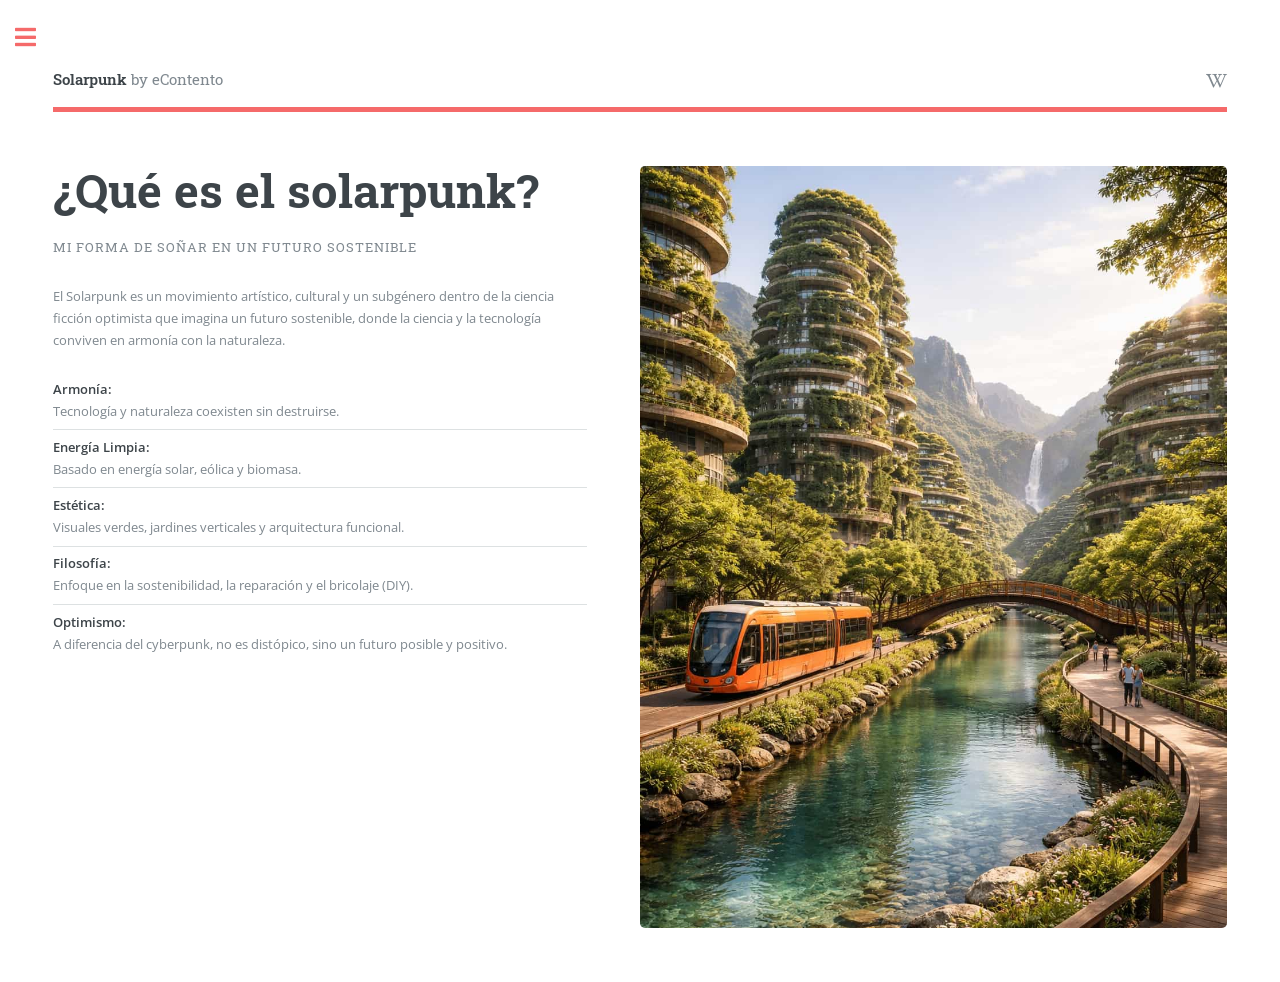
==== index.html @ dbaf1926 "chore: changed main image" ====
<!DOCTYPE HTML>
<!--
	Editorial by HTML5 UP
	html5up.net | @ajlkn
	Free for personal and commercial use under the CCA 3.0 license (html5up.net/license)
-->
<html lang="es">
<head>
	<!-- Google tag (gtag.js) -->
	<script async src="https://www.googletagmanager.com/gtag/js?id=G-50FQD5PP7J"></script>
	<script>
		window.dataLayer = window.dataLayer || [];
		function gtag(){dataLayer.push(arguments);}
		gtag('js', new Date());

		gtag('config', 'G-50FQD5PP7J');
	</script>
	<title>¿Qué es el solarpunk?</title>
	<meta charset="utf-8" />
	<meta name="viewport" content="width=device-width, initial-scale=1, user-scalable=no" />
	<link rel="stylesheet" href="assets/css/main.css" />
</head>
<body class="is-preload">

	<!-- Wrapper -->
	<div id="wrapper">

		<!-- Main -->
		<div id="main">
			<div class="inner">

				<!-- Header -->
				<header id="header" role="presentation">
					<a href="index.html" class="logo"><strong>Solarpunk</strong> by eContento</a>
					<ul class="icons">
						<li><a href="https://es.wikipedia.org/wiki/Solarpunk" title="Solarpunk en Wikipedia" class="icon brands fa-wikipedia-w" target="_blank" rel="noopener noreferrer" aria-label="Wikipedia:solarpunk (se abre en nueva pestaña)"><span class="label">Wikipedia</span></a></li>
					</ul>
				</header>

				<!-- Banner -->
				<section id="banner" role="main">
					<div class="content">
						<header>
							<h1>¿Qué es el solarpunk?</h1>
							<p>Mi forma de soñar en un futuro sostenible</p>
						</header>
						<p>El Solarpunk es un movimiento artístico, cultural y un subgénero dentro de la ciencia ficción optimista que imagina un futuro sostenible, donde la ciencia y la tecnología conviven en armonía con la naturaleza.</p>
						<ul class="alt">
							<li><b>Armonía:</b><br />Tecnología y naturaleza coexisten sin destruirse.</li>
							<li><b>Energía Limpia:</b><br />Basado en energía solar, eólica y biomasa.</li>
							<li><b>Estética:</b><br />Visuales verdes, jardines verticales y arquitectura funcional.</li>
							<li><b>Filosofía:</b><br />Enfoque en la sostenibilidad, la reparación y el bricolaje (DIY).</li>
							<li><b>Optimismo:</b><br />A diferencia del cyberpunk, no es distópico, sino un futuro posible y positivo.</li>
						</ul>
						<!--
						<ul class="actions">
							<li><a href="#" class="button big">Learn More</a></li>
						</ul>
						-->
					</div>
					<span class="image object">
						<img src="images/ciudad_futurista_sostenible.jpg" alt="Ciudad futurista sostenible integrada en un entorno natural montañoso, con altos edificios residenciales cubiertos de vegetación y jardines verticales, arquitectura orgánica y moderna. Un canal de agua cristalina atraviesa el centro, con puentes peatonales de madera y senderos rodeados de árboles frondosos. Un tranvía naranja circula junto al agua, representando transporte público ecológico. La luz del sol entra suavemente entre las torres verdes, creando una atmósfera tranquila, utópica y armoniosa entre naturaleza y tecnología. Estilo artístico detallado, iluminación suave, tonos verdes y cálidos, ambiente limpio y sereno." width="509" height="661" />
					</span>
				</section>

			</div>
		</div>

		<!-- Sidebar -->
		<div id="sidebar">
			<div class="inner">

				<!-- Search -->
				<section id="search" class="alt" role="search">
					<form method="post" action="#">
						<input type="text" name="query" id="query" placeholder="Search" />
					</form>
				</section>

				<!-- Menu -->
				<nav id="menu" role="navigation">
					<header class="major">
						<h2>Menu</h2>
					</header>
					<ul>
						<li><a href="index.html">Homepage</a></li>
						<li><a href="un-manifiesto-solarpunk.html">Un manifiesto solarpunk</a></li>
						<li><a href="index.html">Armonía</a></li>
						<li><a href="index.html">Energía Limpia</a></li>
						<li><a href="index.html">Estética</a></li>
						<li><a href="index.html">Filosofía</a></li>
						<li><a href="index.html">Optimismo</a></li>
					</ul>
				</nav>

				<!-- Section -->
				<section role="banner">
					<header class="major">
						<h2>Novelas Solarpunk</h2>
					</header>
					<div class="mini-posts">
						<article>
							<a href="https://www.amazon.es/dp/B0CM24XMMG/" class="image" target="_blank" rel="noopener noreferrer" aria-label="Mutagénesis Convergente en la tienda de Amazon (se abre en nueva pestaña)"><img src="images/mutagenesis_convergente_low.jpg" alt="Cubierta de Mutagénesis convergente, que es la primera novela española solarpunk, de Juan Antonio Jiménez" width="348" height="522" /></a>
							<p>Mutagénesis convergente es la primera novela española solarpunk.</p>
						</article>
					</div>
					<!--
					<ul class="actions">
						<li><a href="#" class="button">More</a></li>
					</ul>
					-->
				</section>

				<!-- Footer -->
				<footer id="footer" role="contentinfo">
					<p class="copyright">&copy; eContento. All rights reserved.<br />Design: <a href="https://html5up.net" target="_blank" rel="noopener noreferrer" aria-label="Plantilla HTML5 UP (se abre en nueva pestaña)">HTML5 UP</a>.</p>
				</footer>

			</div>
		</div>

	</div>

	<!-- Scripts -->
	<script src="assets/js/jquery.min.js"></script>
	<script src="assets/js/browser.min.js"></script>
	<script src="assets/js/breakpoints.min.js"></script>
	<script src="assets/js/util.js"></script>
	<script src="assets/js/main.js"></script>

</body>
</html>
---- assets/css/main.css ----
@import url(fontawesome-all.min.css);
@import url("https://fonts.googleapis.com/css?family=Open+Sans:400,600,400italic,600italic|Roboto+Slab:400,700&display=swap");
/*
	Editorial by HTML5 UP
	html5up.net | @ajlkn
	Free for personal and commercial use under the CCA 3.0 license (html5up.net/license)
*/
html, body, div, span, applet, object,
iframe, h1, h2, h3, h4, h5, h6, p, blockquote,
pre, a, abbr, acronym, address, big, cite,
code, del, dfn, em, img, ins, kbd, q, s, samp,
small, strike, strong, sub, sup, tt, var, b,
u, i, center, dl, dt, dd, ol, ul, li, fieldset,
form, label, legend, table, caption, tbody,
tfoot, thead, tr, th, td, article, aside,
canvas, details, embed, figure, figcaption,
footer, header, hgroup, menu, nav, output, ruby,
section, summary, time, mark, audio, video {
  margin: 0;
  padding: 0;
  border: 0;
  font-size: 100%;
  font: inherit;
  vertical-align: baseline; }

article, aside, details, figcaption, figure,
footer, header, hgroup, menu, nav, section {
  display: block; }

body {
  line-height: 1; }

ol, ul {
  list-style: none; }

blockquote, q {
  quotes: none; }
  blockquote:before, blockquote:after, q:before, q:after {
    content: '';
    content: none; }

table {
  border-collapse: collapse;
  border-spacing: 0; }

body {
  -webkit-text-size-adjust: none; }

mark {
  background-color: transparent;
  color: inherit; }

input::-moz-focus-inner {
  border: 0;
  padding: 0; }

input, select, textarea {
  -moz-appearance: none;
  -webkit-appearance: none;
  -ms-appearance: none;
  appearance: none; }

/* Basic */
@-ms-viewport {
  width: device-width; }

body {
  -ms-overflow-style: scrollbar; }

@media screen and (max-width: 480px) {
  html, body {
    min-width: 320px; } }

html {
  box-sizing: border-box; }

*, *:before, *:after {
  box-sizing: inherit; }

body {
  background: #ffffff; }
  body.is-preload *, body.is-preload *:before, body.is-preload *:after, body.is-resizing *, body.is-resizing *:before, body.is-resizing *:after {
    -moz-animation: none !important;
    -webkit-animation: none !important;
    -ms-animation: none !important;
    animation: none !important;
    -moz-transition: none !important;
    -webkit-transition: none !important;
    -ms-transition: none !important;
    transition: none !important; }

/* Type */
body, input, select, textarea {
  color: #7f888f;
  font-family: "Open Sans", sans-serif;
  font-size: 13pt;
  font-weight: 400;
  line-height: 1.65; }
  @media screen and (max-width: 1680px) {
    body, input, select, textarea {
      font-size: 11pt; } }
  @media screen and (max-width: 1280px) {
    body, input, select, textarea {
      font-size: 10pt; } }
  @media screen and (max-width: 360px) {
    body, input, select, textarea {
      font-size: 9pt; } }

a {
  -moz-transition: color 0.2s ease-in-out, border-bottom-color 0.2s ease-in-out;
  -webkit-transition: color 0.2s ease-in-out, border-bottom-color 0.2s ease-in-out;
  -ms-transition: color 0.2s ease-in-out, border-bottom-color 0.2s ease-in-out;
  transition: color 0.2s ease-in-out, border-bottom-color 0.2s ease-in-out;
  border-bottom: dotted 1px;
  color: #f56a6a;
  text-decoration: none; }
  a:hover {
    border-bottom-color: #f56a6a;
    color: #f56a6a !important; }
    a:hover strong {
      color: inherit; }

strong, b {
  color: #3d4449;
  font-weight: 600; }

em, i {
  font-style: italic; }

p {
  margin: 0 0 2em 0; }

h1, h2, h3, h4, h5, h6 {
  color: #3d4449;
  font-family: "Roboto Slab", serif;
  font-weight: 700;
  line-height: 1.5;
  margin: 0 0 1em 0; }
  h1 a, h2 a, h3 a, h4 a, h5 a, h6 a {
    color: inherit;
    text-decoration: none;
    border-bottom: 0; }

h1 {
  font-size: 4em;
  margin: 0 0 0.5em 0;
  line-height: 1.3; }

h2 {
  font-size: 1.75em; }

h3 {
  font-size: 1.25em; }

h4 {
  font-size: 1.1em; }

h5 {
  font-size: 0.9em; }

h6 {
  font-size: 0.7em; }

@media screen and (max-width: 1680px) {
  h1 {
    font-size: 3.5em; } }

@media screen and (max-width: 980px) {
  h1 {
    font-size: 3.25em; } }

@media screen and (max-width: 736px) {
  h1 {
    font-size: 2em;
    line-height: 1.4; }
  h2 {
    font-size: 1.5em; } }

sub {
  font-size: 0.8em;
  position: relative;
  top: 0.5em; }

sup {
  font-size: 0.8em;
  position: relative;
  top: -0.5em; }

blockquote {
  border-left: solid 3px rgba(210, 215, 217, 0.75);
  font-style: italic;
  margin: 0 0 2em 0;
  padding: 0.5em 0 0.5em 2em; }

code {
  background: rgba(230, 235, 237, 0.25);
  border-radius: 0.375em;
  border: solid 1px rgba(210, 215, 217, 0.75);
  font-family: "Courier New", monospace;
  font-size: 0.9em;
  margin: 0 0.25em;
  padding: 0.25em 0.65em; }

pre {
  -webkit-overflow-scrolling: touch;
  font-family: "Courier New", monospace;
  font-size: 0.9em;
  margin: 0 0 2em 0; }
  pre code {
    display: block;
    line-height: 1.75;
    padding: 1em 1.5em;
    overflow-x: auto; }

hr {
  border: 0;
  border-bottom: solid 1px rgba(210, 215, 217, 0.75);
  margin: 2em 0; }
  hr.major {
    margin: 3em 0; }

.align-left {
  text-align: left; }

.align-center {
  text-align: center; }

.align-right {
  text-align: right; }

/* Row */
.row {
  display: flex;
  flex-wrap: wrap;
  box-sizing: border-box;
  align-items: stretch; }
  .row > * {
    box-sizing: border-box; }
  .row.gtr-uniform > * > :last-child {
    margin-bottom: 0; }
  .row.aln-left {
    justify-content: flex-start; }
  .row.aln-center {
    justify-content: center; }
  .row.aln-right {
    justify-content: flex-end; }
  .row.aln-top {
    align-items: flex-start; }
  .row.aln-middle {
    align-items: center; }
  .row.aln-bottom {
    align-items: flex-end; }
  .row > .imp {
    order: -1; }
  .row > .col-1 {
    width: 8.33333%; }
  .row > .off-1 {
    margin-left: 8.33333%; }
  .row > .col-2 {
    width: 16.66667%; }
  .row > .off-2 {
    margin-left: 16.66667%; }
  .row > .col-3 {
    width: 25%; }
  .row > .off-3 {
    margin-left: 25%; }
  .row > .col-4 {
    width: 33.33333%; }
  .row > .off-4 {
    margin-left: 33.33333%; }
  .row > .col-5 {
    width: 41.66667%; }
  .row > .off-5 {
    margin-left: 41.66667%; }
  .row > .col-6 {
    width: 50%; }
  .row > .off-6 {
    margin-left: 50%; }
  .row > .col-7 {
    width: 58.33333%; }
  .row > .off-7 {
    margin-left: 58.33333%; }
  .row > .col-8 {
    width: 66.66667%; }
  .row > .off-8 {
    margin-left: 66.66667%; }
  .row > .col-9 {
    width: 75%; }
  .row > .off-9 {
    margin-left: 75%; }
  .row > .col-10 {
    width: 83.33333%; }
  .row > .off-10 {
    margin-left: 83.33333%; }
  .row > .col-11 {
    width: 91.66667%; }
  .row > .off-11 {
    margin-left: 91.66667%; }
  .row > .col-12 {
    width: 100%; }
  .row > .off-12 {
    margin-left: 100%; }
  .row.gtr-0 {
    margin-top: 0;
    margin-left: 0em; }
    .row.gtr-0 > * {
      padding: 0 0 0 0em; }
    .row.gtr-0.gtr-uniform {
      margin-top: 0em; }
      .row.gtr-0.gtr-uniform > * {
        padding-top: 0em; }
  .row.gtr-25 {
    margin-top: 0;
    margin-left: -0.375em; }
    .row.gtr-25 > * {
      padding: 0 0 0 0.375em; }
    .row.gtr-25.gtr-uniform {
      margin-top: -0.375em; }
      .row.gtr-25.gtr-uniform > * {
        padding-top: 0.375em; }
  .row.gtr-50 {
    margin-top: 0;
    margin-left: -0.75em; }
    .row.gtr-50 > * {
      padding: 0 0 0 0.75em; }
    .row.gtr-50.gtr-uniform {
      margin-top: -0.75em; }
      .row.gtr-50.gtr-uniform > * {
        padding-top: 0.75em; }
  .row {
    margin-top: 0;
    margin-left: -1.5em; }
    .row > * {
      padding: 0 0 0 1.5em; }
    .row.gtr-uniform {
      margin-top: -1.5em; }
      .row.gtr-uniform > * {
        padding-top: 1.5em; }
  .row.gtr-150 {
    margin-top: 0;
    margin-left: -2.25em; }
    .row.gtr-150 > * {
      padding: 0 0 0 2.25em; }
    .row.gtr-150.gtr-uniform {
      margin-top: -2.25em; }
      .row.gtr-150.gtr-uniform > * {
        padding-top: 2.25em; }
  .row.gtr-200 {
    margin-top: 0;
    margin-left: -3em; }
    .row.gtr-200 > * {
      padding: 0 0 0 3em; }
    .row.gtr-200.gtr-uniform {
      margin-top: -3em; }
      .row.gtr-200.gtr-uniform > * {
        padding-top: 3em; }
  @media screen and (max-width: 1680px) {
    .row {
      display: flex;
      flex-wrap: wrap;
      box-sizing: border-box;
      align-items: stretch; }
      .row > * {
        box-sizing: border-box; }
      .row.gtr-uniform > * > :last-child {
        margin-bottom: 0; }
      .row.aln-left {
        justify-content: flex-start; }
      .row.aln-center {
        justify-content: center; }
      .row.aln-right {
        justify-content: flex-end; }
      .row.aln-top {
        align-items: flex-start; }
      .row.aln-middle {
        align-items: center; }
      .row.aln-bottom {
        align-items: flex-end; }
      .row > .imp-xlarge {
        order: -1; }
      .row > .col-1-xlarge {
        width: 8.33333%; }
      .row > .off-1-xlarge {
        margin-left: 8.33333%; }
      .row > .col-2-xlarge {
        width: 16.66667%; }
      .row > .off-2-xlarge {
        margin-left: 16.66667%; }
      .row > .col-3-xlarge {
        width: 25%; }
      .row > .off-3-xlarge {
        margin-left: 25%; }
      .row > .col-4-xlarge {
        width: 33.33333%; }
      .row > .off-4-xlarge {
        margin-left: 33.33333%; }
      .row > .col-5-xlarge {
        width: 41.66667%; }
      .row > .off-5-xlarge {
        margin-left: 41.66667%; }
      .row > .col-6-xlarge {
        width: 50%; }
      .row > .off-6-xlarge {
        margin-left: 50%; }
      .row > .col-7-xlarge {
        width: 58.33333%; }
      .row > .off-7-xlarge {
        margin-left: 58.33333%; }
      .row > .col-8-xlarge {
        width: 66.66667%; }
      .row > .off-8-xlarge {
        margin-left: 66.66667%; }
      .row > .col-9-xlarge {
        width: 75%; }
      .row > .off-9-xlarge {
        margin-left: 75%; }
      .row > .col-10-xlarge {
        width: 83.33333%; }
      .row > .off-10-xlarge {
        margin-left: 83.33333%; }
      .row > .col-11-xlarge {
        width: 91.66667%; }
      .row > .off-11-xlarge {
        margin-left: 91.66667%; }
      .row > .col-12-xlarge {
        width: 100%; }
      .row > .off-12-xlarge {
        margin-left: 100%; }
      .row.gtr-0 {
        margin-top: 0;
        margin-left: 0em; }
        .row.gtr-0 > * {
          padding: 0 0 0 0em; }
        .row.gtr-0.gtr-uniform {
          margin-top: 0em; }
          .row.gtr-0.gtr-uniform > * {
            padding-top: 0em; }
      .row.gtr-25 {
        margin-top: 0;
        margin-left: -0.375em; }
        .row.gtr-25 > * {
          padding: 0 0 0 0.375em; }
        .row.gtr-25.gtr-uniform {
          margin-top: -0.375em; }
          .row.gtr-25.gtr-uniform > * {
            padding-top: 0.375em; }
      .row.gtr-50 {
        margin-top: 0;
        margin-left: -0.75em; }
        .row.gtr-50 > * {
          padding: 0 0 0 0.75em; }
        .row.gtr-50.gtr-uniform {
          margin-top: -0.75em; }
          .row.gtr-50.gtr-uniform > * {
            padding-top: 0.75em; }
      .row {
        margin-top: 0;
        margin-left: -1.5em; }
        .row > * {
          padding: 0 0 0 1.5em; }
        .row.gtr-uniform {
          margin-top: -1.5em; }
          .row.gtr-uniform > * {
            padding-top: 1.5em; }
      .row.gtr-150 {
        margin-top: 0;
        margin-left: -2.25em; }
        .row.gtr-150 > * {
          padding: 0 0 0 2.25em; }
        .row.gtr-150.gtr-uniform {
          margin-top: -2.25em; }
          .row.gtr-150.gtr-uniform > * {
            padding-top: 2.25em; }
      .row.gtr-200 {
        margin-top: 0;
        margin-left: -3em; }
        .row.gtr-200 > * {
          padding: 0 0 0 3em; }
        .row.gtr-200.gtr-uniform {
          margin-top: -3em; }
          .row.gtr-200.gtr-uniform > * {
            padding-top: 3em; } }
  @media screen and (max-width: 1280px) {
    .row {
      display: flex;
      flex-wrap: wrap;
      box-sizing: border-box;
      align-items: stretch; }
      .row > * {
        box-sizing: border-box; }
      .row.gtr-uniform > * > :last-child {
        margin-bottom: 0; }
      .row.aln-left {
        justify-content: flex-start; }
      .row.aln-center {
        justify-content: center; }
      .row.aln-right {
        justify-content: flex-end; }
      .row.aln-top {
        align-items: flex-start; }
      .row.aln-middle {
        align-items: center; }
      .row.aln-bottom {
        align-items: flex-end; }
      .row > .imp-large {
        order: -1; }
      .row > .col-1-large {
        width: 8.33333%; }
      .row > .off-1-large {
        margin-left: 8.33333%; }
      .row > .col-2-large {
        width: 16.66667%; }
      .row > .off-2-large {
        margin-left: 16.66667%; }
      .row > .col-3-large {
        width: 25%; }
      .row > .off-3-large {
        margin-left: 25%; }
      .row > .col-4-large {
        width: 33.33333%; }
      .row > .off-4-large {
        margin-left: 33.33333%; }
      .row > .col-5-large {
        width: 41.66667%; }
      .row > .off-5-large {
        margin-left: 41.66667%; }
      .row > .col-6-large {
        width: 50%; }
      .row > .off-6-large {
        margin-left: 50%; }
      .row > .col-7-large {
        width: 58.33333%; }
      .row > .off-7-large {
        margin-left: 58.33333%; }
      .row > .col-8-large {
        width: 66.66667%; }
      .row > .off-8-large {
        margin-left: 66.66667%; }
      .row > .col-9-large {
        width: 75%; }
      .row > .off-9-large {
        margin-left: 75%; }
      .row > .col-10-large {
        width: 83.33333%; }
      .row > .off-10-large {
        margin-left: 83.33333%; }
      .row > .col-11-large {
        width: 91.66667%; }
      .row > .off-11-large {
        margin-left: 91.66667%; }
      .row > .col-12-large {
        width: 100%; }
      .row > .off-12-large {
        margin-left: 100%; }
      .row.gtr-0 {
        margin-top: 0;
        margin-left: 0em; }
        .row.gtr-0 > * {
          padding: 0 0 0 0em; }
        .row.gtr-0.gtr-uniform {
          margin-top: 0em; }
          .row.gtr-0.gtr-uniform > * {
            padding-top: 0em; }
      .row.gtr-25 {
        margin-top: 0;
        margin-left: -0.375em; }
        .row.gtr-25 > * {
          padding: 0 0 0 0.375em; }
        .row.gtr-25.gtr-uniform {
          margin-top: -0.375em; }
          .row.gtr-25.gtr-uniform > * {
            padding-top: 0.375em; }
      .row.gtr-50 {
        margin-top: 0;
        margin-left: -0.75em; }
        .row.gtr-50 > * {
          padding: 0 0 0 0.75em; }
        .row.gtr-50.gtr-uniform {
          margin-top: -0.75em; }
          .row.gtr-50.gtr-uniform > * {
            padding-top: 0.75em; }
      .row {
        margin-top: 0;
        margin-left: -1.5em; }
        .row > * {
          padding: 0 0 0 1.5em; }
        .row.gtr-uniform {
          margin-top: -1.5em; }
          .row.gtr-uniform > * {
            padding-top: 1.5em; }
      .row.gtr-150 {
        margin-top: 0;
        margin-left: -2.25em; }
        .row.gtr-150 > * {
          padding: 0 0 0 2.25em; }
        .row.gtr-150.gtr-uniform {
          margin-top: -2.25em; }
          .row.gtr-150.gtr-uniform > * {
            padding-top: 2.25em; }
      .row.gtr-200 {
        margin-top: 0;
        margin-left: -3em; }
        .row.gtr-200 > * {
          padding: 0 0 0 3em; }
        .row.gtr-200.gtr-uniform {
          margin-top: -3em; }
          .row.gtr-200.gtr-uniform > * {
            padding-top: 3em; } }
  @media screen and (max-width: 980px) {
    .row {
      display: flex;
      flex-wrap: wrap;
      box-sizing: border-box;
      align-items: stretch; }
      .row > * {
        box-sizing: border-box; }
      .row.gtr-uniform > * > :last-child {
        margin-bottom: 0; }
      .row.aln-left {
        justify-content: flex-start; }
      .row.aln-center {
        justify-content: center; }
      .row.aln-right {
        justify-content: flex-end; }
      .row.aln-top {
        align-items: flex-start; }
      .row.aln-middle {
        align-items: center; }
      .row.aln-bottom {
        align-items: flex-end; }
      .row > .imp-medium {
        order: -1; }
      .row > .col-1-medium {
        width: 8.33333%; }
      .row > .off-1-medium {
        margin-left: 8.33333%; }
      .row > .col-2-medium {
        width: 16.66667%; }
      .row > .off-2-medium {
        margin-left: 16.66667%; }
      .row > .col-3-medium {
        width: 25%; }
      .row > .off-3-medium {
        margin-left: 25%; }
      .row > .col-4-medium {
        width: 33.33333%; }
      .row > .off-4-medium {
        margin-left: 33.33333%; }
      .row > .col-5-medium {
        width: 41.66667%; }
      .row > .off-5-medium {
        margin-left: 41.66667%; }
      .row > .col-6-medium {
        width: 50%; }
      .row > .off-6-medium {
        margin-left: 50%; }
      .row > .col-7-medium {
        width: 58.33333%; }
      .row > .off-7-medium {
        margin-left: 58.33333%; }
      .row > .col-8-medium {
        width: 66.66667%; }
      .row > .off-8-medium {
        margin-left: 66.66667%; }
      .row > .col-9-medium {
        width: 75%; }
      .row > .off-9-medium {
        margin-left: 75%; }
      .row > .col-10-medium {
        width: 83.33333%; }
      .row > .off-10-medium {
        margin-left: 83.33333%; }
      .row > .col-11-medium {
        width: 91.66667%; }
      .row > .off-11-medium {
        margin-left: 91.66667%; }
      .row > .col-12-medium {
        width: 100%; }
      .row > .off-12-medium {
        margin-left: 100%; }
      .row.gtr-0 {
        margin-top: 0;
        margin-left: 0em; }
        .row.gtr-0 > * {
          padding: 0 0 0 0em; }
        .row.gtr-0.gtr-uniform {
          margin-top: 0em; }
          .row.gtr-0.gtr-uniform > * {
            padding-top: 0em; }
      .row.gtr-25 {
        margin-top: 0;
        margin-left: -0.375em; }
        .row.gtr-25 > * {
          padding: 0 0 0 0.375em; }
        .row.gtr-25.gtr-uniform {
          margin-top: -0.375em; }
          .row.gtr-25.gtr-uniform > * {
            padding-top: 0.375em; }
      .row.gtr-50 {
        margin-top: 0;
        margin-left: -0.75em; }
        .row.gtr-50 > * {
          padding: 0 0 0 0.75em; }
        .row.gtr-50.gtr-uniform {
          margin-top: -0.75em; }
          .row.gtr-50.gtr-uniform > * {
            padding-top: 0.75em; }
      .row {
        margin-top: 0;
        margin-left: -1.5em; }
        .row > * {
          padding: 0 0 0 1.5em; }
        .row.gtr-uniform {
          margin-top: -1.5em; }
          .row.gtr-uniform > * {
            padding-top: 1.5em; }
      .row.gtr-150 {
        margin-top: 0;
        margin-left: -2.25em; }
        .row.gtr-150 > * {
          padding: 0 0 0 2.25em; }
        .row.gtr-150.gtr-uniform {
          margin-top: -2.25em; }
          .row.gtr-150.gtr-uniform > * {
            padding-top: 2.25em; }
      .row.gtr-200 {
        margin-top: 0;
        margin-left: -3em; }
        .row.gtr-200 > * {
          padding: 0 0 0 3em; }
        .row.gtr-200.gtr-uniform {
          margin-top: -3em; }
          .row.gtr-200.gtr-uniform > * {
            padding-top: 3em; } }
  @media screen and (max-width: 736px) {
    .row {
      display: flex;
      flex-wrap: wrap;
      box-sizing: border-box;
      align-items: stretch; }
      .row > * {
        box-sizing: border-box; }
      .row.gtr-uniform > * > :last-child {
        margin-bottom: 0; }
      .row.aln-left {
        justify-content: flex-start; }
      .row.aln-center {
        justify-content: center; }
      .row.aln-right {
        justify-content: flex-end; }
      .row.aln-top {
        align-items: flex-start; }
      .row.aln-middle {
        align-items: center; }
      .row.aln-bottom {
        align-items: flex-end; }
      .row > .imp-small {
        order: -1; }
      .row > .col-1-small {
        width: 8.33333%; }
      .row > .off-1-small {
        margin-left: 8.33333%; }
      .row > .col-2-small {
        width: 16.66667%; }
      .row > .off-2-small {
        margin-left: 16.66667%; }
      .row > .col-3-small {
        width: 25%; }
      .row > .off-3-small {
        margin-left: 25%; }
      .row > .col-4-small {
        width: 33.33333%; }
      .row > .off-4-small {
        margin-left: 33.33333%; }
      .row > .col-5-small {
        width: 41.66667%; }
      .row > .off-5-small {
        margin-left: 41.66667%; }
      .row > .col-6-small {
        width: 50%; }
      .row > .off-6-small {
        margin-left: 50%; }
      .row > .col-7-small {
        width: 58.33333%; }
      .row > .off-7-small {
        margin-left: 58.33333%; }
      .row > .col-8-small {
        width: 66.66667%; }
      .row > .off-8-small {
        margin-left: 66.66667%; }
      .row > .col-9-small {
        width: 75%; }
      .row > .off-9-small {
        margin-left: 75%; }
      .row > .col-10-small {
        width: 83.33333%; }
      .row > .off-10-small {
        margin-left: 83.33333%; }
      .row > .col-11-small {
        width: 91.66667%; }
      .row > .off-11-small {
        margin-left: 91.66667%; }
      .row > .col-12-small {
        width: 100%; }
      .row > .off-12-small {
        margin-left: 100%; }
      .row.gtr-0 {
        margin-top: 0;
        margin-left: 0em; }
        .row.gtr-0 > * {
          padding: 0 0 0 0em; }
        .row.gtr-0.gtr-uniform {
          margin-top: 0em; }
          .row.gtr-0.gtr-uniform > * {
            padding-top: 0em; }
      .row.gtr-25 {
        margin-top: 0;
        margin-left: -0.375em; }
        .row.gtr-25 > * {
          padding: 0 0 0 0.375em; }
        .row.gtr-25.gtr-uniform {
          margin-top: -0.375em; }
          .row.gtr-25.gtr-uniform > * {
            padding-top: 0.375em; }
      .row.gtr-50 {
        margin-top: 0;
        margin-left: -0.75em; }
        .row.gtr-50 > * {
          padding: 0 0 0 0.75em; }
        .row.gtr-50.gtr-uniform {
          margin-top: -0.75em; }
          .row.gtr-50.gtr-uniform > * {
            padding-top: 0.75em; }
      .row {
        margin-top: 0;
        margin-left: -1.5em; }
        .row > * {
          padding: 0 0 0 1.5em; }
        .row.gtr-uniform {
          margin-top: -1.5em; }
          .row.gtr-uniform > * {
            padding-top: 1.5em; }
      .row.gtr-150 {
        margin-top: 0;
        margin-left: -2.25em; }
        .row.gtr-150 > * {
          padding: 0 0 0 2.25em; }
        .row.gtr-150.gtr-uniform {
          margin-top: -2.25em; }
          .row.gtr-150.gtr-uniform > * {
            padding-top: 2.25em; }
      .row.gtr-200 {
        margin-top: 0;
        margin-left: -3em; }
        .row.gtr-200 > * {
          padding: 0 0 0 3em; }
        .row.gtr-200.gtr-uniform {
          margin-top: -3em; }
          .row.gtr-200.gtr-uniform > * {
            padding-top: 3em; } }
  @media screen and (max-width: 480px) {
    .row {
      display: flex;
      flex-wrap: wrap;
      box-sizing: border-box;
      align-items: stretch; }
      .row > * {
        box-sizing: border-box; }
      .row.gtr-uniform > * > :last-child {
        margin-bottom: 0; }
      .row.aln-left {
        justify-content: flex-start; }
      .row.aln-center {
        justify-content: center; }
      .row.aln-right {
        justify-content: flex-end; }
      .row.aln-top {
        align-items: flex-start; }
      .row.aln-middle {
        align-items: center; }
      .row.aln-bottom {
        align-items: flex-end; }
      .row > .imp-xsmall {
        order: -1; }
      .row > .col-1-xsmall {
        width: 8.33333%; }
      .row > .off-1-xsmall {
        margin-left: 8.33333%; }
      .row > .col-2-xsmall {
        width: 16.66667%; }
      .row > .off-2-xsmall {
        margin-left: 16.66667%; }
      .row > .col-3-xsmall {
        width: 25%; }
      .row > .off-3-xsmall {
        margin-left: 25%; }
      .row > .col-4-xsmall {
        width: 33.33333%; }
      .row > .off-4-xsmall {
        margin-left: 33.33333%; }
      .row > .col-5-xsmall {
        width: 41.66667%; }
      .row > .off-5-xsmall {
        margin-left: 41.66667%; }
      .row > .col-6-xsmall {
        width: 50%; }
      .row > .off-6-xsmall {
        margin-left: 50%; }
      .row > .col-7-xsmall {
        width: 58.33333%; }
      .row > .off-7-xsmall {
        margin-left: 58.33333%; }
      .row > .col-8-xsmall {
        width: 66.66667%; }
      .row > .off-8-xsmall {
        margin-left: 66.66667%; }
      .row > .col-9-xsmall {
        width: 75%; }
      .row > .off-9-xsmall {
        margin-left: 75%; }
      .row > .col-10-xsmall {
        width: 83.33333%; }
      .row > .off-10-xsmall {
        margin-left: 83.33333%; }
      .row > .col-11-xsmall {
        width: 91.66667%; }
      .row > .off-11-xsmall {
        margin-left: 91.66667%; }
      .row > .col-12-xsmall {
        width: 100%; }
      .row > .off-12-xsmall {
        margin-left: 100%; }
      .row.gtr-0 {
        margin-top: 0;
        margin-left: 0em; }
        .row.gtr-0 > * {
          padding: 0 0 0 0em; }
        .row.gtr-0.gtr-uniform {
          margin-top: 0em; }
          .row.gtr-0.gtr-uniform > * {
            padding-top: 0em; }
      .row.gtr-25 {
        margin-top: 0;
        margin-left: -0.375em; }
        .row.gtr-25 > * {
          padding: 0 0 0 0.375em; }
        .row.gtr-25.gtr-uniform {
          margin-top: -0.375em; }
          .row.gtr-25.gtr-uniform > * {
            padding-top: 0.375em; }
      .row.gtr-50 {
        margin-top: 0;
        margin-left: -0.75em; }
        .row.gtr-50 > * {
          padding: 0 0 0 0.75em; }
        .row.gtr-50.gtr-uniform {
          margin-top: -0.75em; }
          .row.gtr-50.gtr-uniform > * {
            padding-top: 0.75em; }
      .row {
        margin-top: 0;
        margin-left: -1.5em; }
        .row > * {
          padding: 0 0 0 1.5em; }
        .row.gtr-uniform {
          margin-top: -1.5em; }
          .row.gtr-uniform > * {
            padding-top: 1.5em; }
      .row.gtr-150 {
        margin-top: 0;
        margin-left: -2.25em; }
        .row.gtr-150 > * {
          padding: 0 0 0 2.25em; }
        .row.gtr-150.gtr-uniform {
          margin-top: -2.25em; }
          .row.gtr-150.gtr-uniform > * {
            padding-top: 2.25em; }
      .row.gtr-200 {
        margin-top: 0;
        margin-left: -3em; }
        .row.gtr-200 > * {
          padding: 0 0 0 3em; }
        .row.gtr-200.gtr-uniform {
          margin-top: -3em; }
          .row.gtr-200.gtr-uniform > * {
            padding-top: 3em; } }

/* Section/Article */
section.special, article.special {
  text-align: center; }

header p {
  font-family: "Roboto Slab", serif;
  font-size: 1em;
  font-weight: 400;
  letter-spacing: 0.075em;
  margin-top: -0.5em;
  text-transform: uppercase; }

header.major > :last-child {
  border-bottom: solid 3px #f56a6a;
  display: inline-block;
  margin: 0 0 2em 0;
  padding: 0 0.75em 0.5em 0; }

header.main > :last-child {
  margin: 0 0 1em 0; }

/* Form */
form {
  margin: 0 0 2em 0; }

label {
  color: #3d4449;
  display: block;
  font-size: 0.9em;
  font-weight: 600;
  margin: 0 0 1em 0; }

input[type="text"],
input[type="password"],
input[type="email"],
input[type="tel"],
input[type="search"],
input[type="url"],
select,
textarea {
  -moz-appearance: none;
  -webkit-appearance: none;
  -ms-appearance: none;
  appearance: none;
  background: #ffffff;
  border-radius: 0.375em;
  border: none;
  border: solid 1px rgba(210, 215, 217, 0.75);
  color: inherit;
  display: block;
  outline: 0;
  padding: 0 1em;
  text-decoration: none;
  width: 100%; }
  input[type="text"]:invalid,
  input[type="password"]:invalid,
  input[type="email"]:invalid,
  input[type="tel"]:invalid,
  input[type="search"]:invalid,
  input[type="url"]:invalid,
  select:invalid,
  textarea:invalid {
    box-shadow: none; }
  input[type="text"]:focus,
  input[type="password"]:focus,
  input[type="email"]:focus,
  input[type="tel"]:focus,
  input[type="search"]:focus,
  input[type="url"]:focus,
  select:focus,
  textarea:focus {
    border-color: #f56a6a;
    box-shadow: 0 0 0 1px #f56a6a; }

select {
  background-image: url("data:image/svg+xml;charset=utf8,%3Csvg xmlns='http://www.w3.org/2000/svg' width='40' height='40' preserveAspectRatio='none' viewBox='0 0 40 40'%3E%3Cpath d='M9.4,12.3l10.4,10.4l10.4-10.4c0.2-0.2,0.5-0.4,0.9-0.4c0.3,0,0.6,0.1,0.9,0.4l3.3,3.3c0.2,0.2,0.4,0.5,0.4,0.9 c0,0.4-0.1,0.6-0.4,0.9L20.7,31.9c-0.2,0.2-0.5,0.4-0.9,0.4c-0.3,0-0.6-0.1-0.9-0.4L4.3,17.3c-0.2-0.2-0.4-0.5-0.4-0.9 c0-0.4,0.1-0.6,0.4-0.9l3.3-3.3c0.2-0.2,0.5-0.4,0.9-0.4S9.1,12.1,9.4,12.3z' fill='rgba(210, 215, 217, 0.75)' /%3E%3C/svg%3E");
  background-size: 1.25em;
  background-repeat: no-repeat;
  background-position: calc(100% - 1em) center;
  height: 2.75em;
  padding-right: 2.75em;
  text-overflow: ellipsis; }
  select option {
    color: #3d4449;
    background: #ffffff; }
  select:focus::-ms-value {
    background-color: transparent; }
  select::-ms-expand {
    display: none; }

input[type="text"],
input[type="password"],
input[type="email"],
input[type="tel"],
input[type="search"],
input[type="url"],
select {
  height: 2.75em; }

textarea {
  padding: 0.75em 1em; }

input[type="checkbox"],
input[type="radio"] {
  -moz-appearance: none;
  -webkit-appearance: none;
  -ms-appearance: none;
  appearance: none;
  display: block;
  float: left;
  margin-right: -2em;
  opacity: 0;
  width: 1em;
  z-index: -1; }
  input[type="checkbox"] + label,
  input[type="radio"] + label {
    text-decoration: none;
    color: #7f888f;
    cursor: pointer;
    display: inline-block;
    font-size: 1em;
    font-weight: 400;
    padding-left: 2.4em;
    padding-right: 0.75em;
    position: relative; }
    input[type="checkbox"] + label:before,
    input[type="radio"] + label:before {
      -moz-osx-font-smoothing: grayscale;
      -webkit-font-smoothing: antialiased;
      display: inline-block;
      font-style: normal;
      font-variant: normal;
      text-rendering: auto;
      line-height: 1;
      text-transform: none !important;
      font-family: 'Font Awesome 5 Free';
      font-weight: 900; }
    input[type="checkbox"] + label:before,
    input[type="radio"] + label:before {
      background: #ffffff;
      border-radius: 0.375em;
      border: solid 1px rgba(210, 215, 217, 0.75);
      content: '';
      display: inline-block;
      font-size: 0.8em;
      height: 2.0625em;
      left: 0;
      line-height: 2.0625em;
      position: absolute;
      text-align: center;
      top: 0;
      width: 2.0625em; }
  input[type="checkbox"]:checked + label:before,
  input[type="radio"]:checked + label:before {
    background: #3d4449;
    border-color: #3d4449;
    color: #ffffff;
    content: '\f00c'; }
  input[type="checkbox"]:focus + label:before,
  input[type="radio"]:focus + label:before {
    border-color: #f56a6a;
    box-shadow: 0 0 0 1px #f56a6a; }

input[type="checkbox"] + label:before {
  border-radius: 0.375em; }

input[type="radio"] + label:before {
  border-radius: 100%; }

::-webkit-input-placeholder {
  color: #9fa3a6 !important;
  opacity: 1.0; }

:-moz-placeholder {
  color: #9fa3a6 !important;
  opacity: 1.0; }

::-moz-placeholder {
  color: #9fa3a6 !important;
  opacity: 1.0; }

:-ms-input-placeholder {
  color: #9fa3a6 !important;
  opacity: 1.0; }

/* Box */
.box {
  border-radius: 0.375em;
  border: solid 1px rgba(210, 215, 217, 0.75);
  margin-bottom: 2em;
  padding: 1.5em; }
  .box > :last-child,
  .box > :last-child > :last-child,
  .box > :last-child > :last-child > :last-child {
    margin-bottom: 0; }
  .box.alt {
    border: 0;
    border-radius: 0;
    padding: 0; }

/* Icon */
.icon {
  text-decoration: none;
  border-bottom: none;
  position: relative; }
  .icon:before {
    -moz-osx-font-smoothing: grayscale;
    -webkit-font-smoothing: antialiased;
    display: inline-block;
    font-style: normal;
    font-variant: normal;
    text-rendering: auto;
    line-height: 1;
    text-transform: none !important;
    font-family: 'Font Awesome 5 Free';
    font-weight: 400; }
  .icon > .label {
    display: none; }
  .icon:before {
    line-height: inherit; }
  .icon.solid:before {
    font-weight: 900; }
  .icon.brands:before {
    font-family: 'Font Awesome 5 Brands'; }

/* Image */
.image {
  border-radius: 0.375em;
  border: 0;
  display: inline-block;
  position: relative; }
  .image img {
    border-radius: 0.375em;
    display: block; }
  .image.left, .image.right {
    max-width: 40%; }
    .image.left img, .image.right img {
      width: 100%;
      height: auto; }
  .image.left {
    float: left;
    padding: 0 1.5em 1em 0;
    top: 0.25em; }
  .image.right {
    float: right;
    padding: 0 0 1em 1.5em;
    top: 0.25em; }
  .image.fit {
    display: block;
    margin: 0 0 2em 0;
    width: 100%; 
    height: auto; }
    .image.fit img {
      width: 100%; 
      height: auto; }
  .image.main {
    display: block;
    margin: 0 0 3em 0;
    width: 100%; 
    height: auto; }
    .image.main img {
      width: 100%; 
      height: auto; }

a.image {
  overflow: hidden; }
  a.image img {
    -moz-transition: -moz-transform 0.2s ease;
    -webkit-transition: -webkit-transform 0.2s ease;
    -ms-transition: -ms-transform 0.2s ease;
    transition: transform 0.2s ease; }
  a.image:hover img {
    -moz-transform: scale(1.075);
    -webkit-transform: scale(1.075);
    -ms-transform: scale(1.075);
    transform: scale(1.075); }

/* List */
ol {
  list-style: decimal;
  margin: 0 0 2em 0;
  padding-left: 1.25em; }
  ol li {
    padding-left: 0.25em; }

ul {
  list-style: disc;
  margin: 0 0 2em 0;
  padding-left: 1em; }
  ul li {
    padding-left: 0.5em; }
  ul.alt {
    list-style: none;
    padding-left: 0; }
    ul.alt li {
      border-top: solid 1px rgba(210, 215, 217, 0.75);
      padding: 0.5em 0; }
      ul.alt li:first-child {
        border-top: 0;
        padding-top: 0; }

dl {
  margin: 0 0 2em 0; }
  dl dt {
    display: block;
    font-weight: 600;
    margin: 0 0 1em 0; }
  dl dd {
    margin-left: 2em; }

/* Actions */
ul.actions {
  display: -moz-flex;
  display: -webkit-flex;
  display: -ms-flex;
  display: flex;
  cursor: default;
  list-style: none;
  margin-left: -1em;
  padding-left: 0; }
  ul.actions li {
    padding: 0 0 0 1em;
    vertical-align: middle; }
  ul.actions.special {
    -moz-justify-content: center;
    -webkit-justify-content: center;
    -ms-justify-content: center;
    justify-content: center;
    width: 100%;
    margin-left: 0; }
    ul.actions.special li:first-child {
      padding-left: 0; }
  ul.actions.stacked {
    -moz-flex-direction: column;
    -webkit-flex-direction: column;
    -ms-flex-direction: column;
    flex-direction: column;
    margin-left: 0; }
    ul.actions.stacked li {
      padding: 1.3em 0 0 0; }
      ul.actions.stacked li:first-child {
        padding-top: 0; }
  ul.actions.fit {
    width: calc(100% + 1em); }
    ul.actions.fit li {
      -moz-flex-grow: 1;
      -webkit-flex-grow: 1;
      -ms-flex-grow: 1;
      flex-grow: 1;
      -moz-flex-shrink: 1;
      -webkit-flex-shrink: 1;
      -ms-flex-shrink: 1;
      flex-shrink: 1;
      width: 100%; }
      ul.actions.fit li > * {
        width: 100%; }
    ul.actions.fit.stacked {
      width: 100%; }

/* Icons */
ul.icons {
  cursor: default;
  list-style: none;
  padding-left: 0; }
  ul.icons li {
    display: inline-block;
    padding: 0 1em 0 0; }
    ul.icons li:last-child {
      padding-right: 0; }
    ul.icons li .icon {
      color: inherit; }
      ul.icons li .icon:before {
        font-size: 1.25em; }

/* Contact */
ul.contact {
  list-style: none;
  padding: 0; }
  ul.contact li {
    text-decoration: none;
    border-top: solid 1px rgba(210, 215, 217, 0.75);
    margin: 1.5em 0 0 0;
    padding: 1.5em 0 0 3em;
    position: relative; }
    ul.contact li:before {
      -moz-osx-font-smoothing: grayscale;
      -webkit-font-smoothing: antialiased;
      display: inline-block;
      font-style: normal;
      font-variant: normal;
      text-rendering: auto;
      line-height: 1;
      text-transform: none !important;
      font-family: 'Font Awesome 5 Free';
      font-weight: 400; }
    ul.contact li:before {
      color: #f56a6a;
      display: inline-block;
      font-size: 1.5em;
      height: 1.125em;
      left: 0;
      line-height: 1.125em;
      position: absolute;
      text-align: center;
      top: 1em;
      width: 1.5em; }
    ul.contact li:first-child {
      border-top: 0;
      margin-top: 0;
      padding-top: 0; }
      ul.contact li:first-child:before {
        top: 0; }
    ul.contact li a {
      color: inherit; }

/* Pagination */
ul.pagination {
  cursor: default;
  list-style: none;
  padding-left: 0; }
  ul.pagination li {
    display: inline-block;
    padding-left: 0;
    vertical-align: middle; }
    ul.pagination li > .page {
      -moz-transition: background-color 0.2s ease-in-out, color 0.2s ease-in-out;
      -webkit-transition: background-color 0.2s ease-in-out, color 0.2s ease-in-out;
      -ms-transition: background-color 0.2s ease-in-out, color 0.2s ease-in-out;
      transition: background-color 0.2s ease-in-out, color 0.2s ease-in-out;
      border-bottom: 0;
      border-radius: 0.375em;
      display: inline-block;
      font-size: 0.8em;
      font-weight: 600;
      height: 2em;
      line-height: 2em;
      margin: 0 0.125em;
      min-width: 2em;
      padding: 0 0.5em;
      text-align: center; }
      ul.pagination li > .page.active {
        background-color: #f56a6a;
        color: #ffffff !important; }
        ul.pagination li > .page.active:hover {
          background-color: #f67878; }
        ul.pagination li > .page.active:active {
          background-color: #f45c5c; }
    ul.pagination li:first-child {
      padding-right: 0.75em; }
    ul.pagination li:last-child {
      padding-left: 0.75em; }
  @media screen and (max-width: 480px) {
    ul.pagination li:nth-child(n+2):nth-last-child(n+2) {
      display: none; }
    ul.pagination li:first-child {
      padding-right: 0; } }

/* Table */
.table-wrapper {
  -webkit-overflow-scrolling: touch;
  overflow-x: auto; }

table {
  margin: 0 0 2em 0;
  width: 100%; }
  table tbody tr {
    border: solid 1px rgba(210, 215, 217, 0.75);
    border-left: 0;
    border-right: 0; }
    table tbody tr:nth-child(2n + 1) {
      background-color: rgba(230, 235, 237, 0.25); }
  table td {
    padding: 0.75em 0.75em; }
  table th {
    color: #3d4449;
    font-size: 0.9em;
    font-weight: 600;
    padding: 0 0.75em 0.75em 0.75em;
    text-align: left; }
  table thead {
    border-bottom: solid 2px rgba(210, 215, 217, 0.75); }
  table tfoot {
    border-top: solid 2px rgba(210, 215, 217, 0.75); }
  table.alt {
    border-collapse: separate; }
    table.alt tbody tr td {
      border: solid 1px rgba(210, 215, 217, 0.75);
      border-left-width: 0;
      border-top-width: 0; }
      table.alt tbody tr td:first-child {
        border-left-width: 1px; }
    table.alt tbody tr:first-child td {
      border-top-width: 1px; }
    table.alt thead {
      border-bottom: 0; }
    table.alt tfoot {
      border-top: 0; }

/* Button */
input[type="submit"],
input[type="reset"],
input[type="button"],
button,
.button {
  -moz-appearance: none;
  -webkit-appearance: none;
  -ms-appearance: none;
  appearance: none;
  -moz-transition: background-color 0.2s ease-in-out, color 0.2s ease-in-out;
  -webkit-transition: background-color 0.2s ease-in-out, color 0.2s ease-in-out;
  -ms-transition: background-color 0.2s ease-in-out, color 0.2s ease-in-out;
  transition: background-color 0.2s ease-in-out, color 0.2s ease-in-out;
  background-color: transparent;
  border-radius: 0.375em;
  border: 0;
  box-shadow: inset 0 0 0 2px #f56a6a;
  color: #f56a6a !important;
  cursor: pointer;
  display: inline-block;
  font-family: "Roboto Slab", serif;
  font-size: 0.8em;
  font-weight: 700;
  height: 3.5em;
  letter-spacing: 0.075em;
  line-height: 3.5em;
  padding: 0 2.25em;
  text-align: center;
  text-decoration: none;
  text-transform: uppercase;
  white-space: nowrap; }
  input[type="submit"]:hover,
  input[type="reset"]:hover,
  input[type="button"]:hover,
  button:hover,
  .button:hover {
    background-color: rgba(245, 106, 106, 0.05); }
  input[type="submit"]:active,
  input[type="reset"]:active,
  input[type="button"]:active,
  button:active,
  .button:active {
    background-color: rgba(245, 106, 106, 0.15); }
  input[type="submit"].icon:before,
  input[type="reset"].icon:before,
  input[type="button"].icon:before,
  button.icon:before,
  .button.icon:before {
    margin-right: 0.5em; }
  input[type="submit"].fit,
  input[type="reset"].fit,
  input[type="button"].fit,
  button.fit,
  .button.fit {
    width: 100%; }
  input[type="submit"].small,
  input[type="reset"].small,
  input[type="button"].small,
  button.small,
  .button.small {
    font-size: 0.6em; }
  input[type="submit"].large,
  input[type="reset"].large,
  input[type="button"].large,
  button.large,
  .button.large {
    font-size: 1em;
    height: 3.65em;
    line-height: 3.65em; }
  input[type="submit"].primary,
  input[type="reset"].primary,
  input[type="button"].primary,
  button.primary,
  .button.primary {
    background-color: #f56a6a;
    box-shadow: none;
    color: #ffffff !important; }
    input[type="submit"].primary:hover,
    input[type="reset"].primary:hover,
    input[type="button"].primary:hover,
    button.primary:hover,
    .button.primary:hover {
      background-color: #f67878; }
    input[type="submit"].primary:active,
    input[type="reset"].primary:active,
    input[type="button"].primary:active,
    button.primary:active,
    .button.primary:active {
      background-color: #f45c5c; }
  input[type="submit"].disabled, input[type="submit"]:disabled,
  input[type="reset"].disabled,
  input[type="reset"]:disabled,
  input[type="button"].disabled,
  input[type="button"]:disabled,
  button.disabled,
  button:disabled,
  .button.disabled,
  .button:disabled {
    pointer-events: none;
    opacity: 0.25; }

/* Mini Posts */
.mini-posts article {
  border-top: solid 1px rgba(210, 215, 217, 0.75);
  margin-top: 2em;
  padding-top: 2em; }
  .mini-posts article .image {
    display: block;
    margin: 0 0 1.5em 0; }
    .mini-posts article .image img {
      display: block;
      width: 100%;
      height: auto; }
  .mini-posts article:first-child {
    border-top: 0;
    margin-top: 0;
    padding-top: 0; }

/* Features */
.features {
  display: -moz-flex;
  display: -webkit-flex;
  display: -ms-flex;
  display: flex;
  -moz-flex-wrap: wrap;
  -webkit-flex-wrap: wrap;
  -ms-flex-wrap: wrap;
  flex-wrap: wrap;
  margin: 0 0 2em -3em;
  width: calc(100% + 3em); }
  .features article {
    -moz-align-items: center;
    -webkit-align-items: center;
    -ms-align-items: center;
    align-items: center;
    display: -moz-flex;
    display: -webkit-flex;
    display: -ms-flex;
    display: flex;
    margin: 0 0 3em 3em;
    position: relative;
    width: calc(50% - 3em); }
    .features article:nth-child(2n - 1) {
      margin-right: 1.5em; }
    .features article:nth-child(2n) {
      margin-left: 1.5em; }
    .features article:nth-last-child(1), .features article:nth-last-child(2) {
      margin-bottom: 0; }
    .features article .icon {
      -moz-flex-grow: 0;
      -webkit-flex-grow: 0;
      -ms-flex-grow: 0;
      flex-grow: 0;
      -moz-flex-shrink: 0;
      -webkit-flex-shrink: 0;
      -ms-flex-shrink: 0;
      flex-shrink: 0;
      display: block;
      height: 10em;
      line-height: 10em;
      margin: 0 2em 0 0;
      text-align: center;
      width: 10em; }
      .features article .icon:before {
        color: #f56a6a;
        font-size: 2.75rem;
        position: relative;
        top: 0.05em; }
      .features article .icon:after {
        -moz-transform: rotate(45deg);
        -webkit-transform: rotate(45deg);
        -ms-transform: rotate(45deg);
        transform: rotate(45deg);
        border-radius: 0.25rem;
        border: solid 2px rgba(210, 215, 217, 0.75);
        content: '';
        display: block;
        height: 7em;
        left: 50%;
        margin: -3.5em 0 0 -3.5em;
        position: absolute;
        top: 50%;
        width: 7em; }
    .features article .content {
      -moz-flex-grow: 1;
      -webkit-flex-grow: 1;
      -ms-flex-grow: 1;
      flex-grow: 1;
      -moz-flex-shrink: 1;
      -webkit-flex-shrink: 1;
      -ms-flex-shrink: 1;
      flex-shrink: 1;
      width: 100%; }
      .features article .content > :last-child {
        margin-bottom: 0; }
  @media screen and (max-width: 980px) {
    .features {
      margin: 0 0 2em 0;
      width: 100%; }
      .features article {
        margin: 0 0 3em 0;
        width: 100%; }
        .features article:nth-child(2n - 1) {
          margin-right: 0; }
        .features article:nth-child(2n) {
          margin-left: 0; }
        .features article:nth-last-child(1), .features article:nth-last-child(2) {
          margin-bottom: 3em; }
        .features article:last-child {
          margin-bottom: 0; }
        .features article .icon {
          height: 8em;
          line-height: 8em;
          width: 8em; }
          .features article .icon:before {
            font-size: 2.25rem; }
          .features article .icon:after {
            height: 6em;
            margin: -3em 0 0 -3em;
            width: 6em; } }
  @media screen and (max-width: 480px) {
    .features article {
      -moz-flex-direction: column;
      -webkit-flex-direction: column;
      -ms-flex-direction: column;
      flex-direction: column;
      -moz-align-items: -moz-flex-start;
      -webkit-align-items: -webkit-flex-start;
      -ms-align-items: -ms-flex-start;
      align-items: flex-start; }
      .features article .icon {
        height: 6em;
        line-height: 6em;
        margin: 0 0 1.5em 0;
        width: 6em; }
        .features article .icon:before {
          font-size: 1.5rem; }
        .features article .icon:after {
          height: 4em;
          margin: -2em 0 0 -2em;
          width: 4em; } }
  @media screen and (max-width: 480px) {
    .features article .icon:before {
      font-size: 1.25rem; } }

/* Posts */
.posts {
  display: -moz-flex;
  display: -webkit-flex;
  display: -ms-flex;
  display: flex;
  -moz-flex-wrap: wrap;
  -webkit-flex-wrap: wrap;
  -ms-flex-wrap: wrap;
  flex-wrap: wrap;
  margin: 0 0 2em -6em;
  width: calc(100% + 6em); }
  .posts article {
    -moz-flex-grow: 0;
    -webkit-flex-grow: 0;
    -ms-flex-grow: 0;
    flex-grow: 0;
    -moz-flex-shrink: 1;
    -webkit-flex-shrink: 1;
    -ms-flex-shrink: 1;
    flex-shrink: 1;
    margin: 0 0 6em 6em;
    position: relative;
    width: calc(33.33333% - 6em); }
    .posts article:before {
      background: rgba(210, 215, 217, 0.75);
      content: '';
      display: block;
      height: calc(100% + 6em);
      left: -3em;
      position: absolute;
      top: 0;
      width: 1px; }
    .posts article:after {
      background: rgba(210, 215, 217, 0.75);
      bottom: -3em;
      content: '';
      display: block;
      height: 1px;
      position: absolute;
      right: 0;
      width: calc(100% + 6em); }
    .posts article > :last-child {
      margin-bottom: 0; }
    .posts article .image {
      display: block;
      margin: 0 0 2em 0; }
      .posts article .image img {
        display: block;
        width: 100%; }
  @media screen and (min-width: 1681px) {
    .posts article:nth-child(3n + 1):before {
      display: none; }
    .posts article:nth-child(3n + 1):after {
      width: 100%; }
    .posts article:nth-last-child(1), .posts article:nth-last-child(2), .posts article:nth-last-child(3) {
      margin-bottom: 0; }
      .posts article:nth-last-child(1):before, .posts article:nth-last-child(2):before, .posts article:nth-last-child(3):before {
        height: 100%; }
      .posts article:nth-last-child(1):after, .posts article:nth-last-child(2):after, .posts article:nth-last-child(3):after {
        display: none; } }
  @media screen and (max-width: 1680px) {
    .posts article {
      width: calc(50% - 6em); }
      .posts article:nth-last-child(3) {
        margin-bottom: 6em; } }
  @media screen and (min-width: 481px) and (max-width: 1680px) {
    .posts article:nth-child(2n + 1):before {
      display: none; }
    .posts article:nth-child(2n + 1):after {
      width: 100%; }
    .posts article:nth-last-child(1), .posts article:nth-last-child(2) {
      margin-bottom: 0; }
      .posts article:nth-last-child(1):before, .posts article:nth-last-child(2):before {
        height: 100%; }
      .posts article:nth-last-child(1):after, .posts article:nth-last-child(2):after {
        display: none; } }
  @media screen and (max-width: 736px) {
    .posts {
      margin: 0 0 2em -4.5em;
      width: calc(100% + 4.5em); }
      .posts article {
        margin: 0 0 4.5em 4.5em;
        width: calc(50% - 4.5em); }
        .posts article:before {
          height: calc(100% + 4.5em);
          left: -2.25em; }
        .posts article:after {
          bottom: -2.25em;
          width: calc(100% + 4.5em); }
        .posts article:nth-last-child(3) {
          margin-bottom: 4.5em; } }
  @media screen and (max-width: 480px) {
    .posts {
      margin: 0 0 2em 0;
      width: 100%; }
      .posts article {
        margin: 0 0 4.5em 0;
        width: 100%; }
        .posts article:before {
          display: none; }
        .posts article:after {
          width: 100%; }
        .posts article:last-child {
          margin-bottom: 0; }
          .posts article:last-child:after {
            display: none; } }

/* Wrapper */
#wrapper {
  display: -moz-flex;
  display: -webkit-flex;
  display: -ms-flex;
  display: flex;
  -moz-flex-direction: row-reverse;
  -webkit-flex-direction: row-reverse;
  -ms-flex-direction: row-reverse;
  flex-direction: row-reverse;
  min-height: 100vh; }

/* Main */
#main {
  -moz-flex-grow: 1;
  -webkit-flex-grow: 1;
  -ms-flex-grow: 1;
  flex-grow: 1;
  -moz-flex-shrink: 1;
  -webkit-flex-shrink: 1;
  -ms-flex-shrink: 1;
  flex-shrink: 1;
  width: 100%; }
  #main > .inner {
    padding: 0 6em 0.1em 6em ;
    margin: 0 auto;
    max-width: 110em; }
    #main > .inner > section {
      padding: 6em 0 4em 0 ;
      border-top: solid 2px rgba(210, 215, 217, 0.75); }
      #main > .inner > section:first-of-type {
        border-top: 0 !important; }
  @media screen and (max-width: 1680px) {
    #main > .inner {
      padding: 0 5em 0.1em 5em ; }
      #main > .inner > section {
        padding: 5em 0 3em 0 ; } }
  @media screen and (max-width: 1280px) {
    #main > .inner {
      padding: 0 4em 0.1em 4em ; }
      #main > .inner > section {
        padding: 4em 0 2em 0 ; } }
  @media screen and (max-width: 736px) {
    #main > .inner {
      padding: 0 2em 0.1em 2em ; }
      #main > .inner > section {
        padding: 3em 0 1em 0 ; } }

/* Sidebar */
#search form {
  text-decoration: none;
  position: relative; }
  #search form:before {
    -moz-osx-font-smoothing: grayscale;
    -webkit-font-smoothing: antialiased;
    display: inline-block;
    font-style: normal;
    font-variant: normal;
    text-rendering: auto;
    line-height: 1;
    text-transform: none !important;
    font-family: 'Font Awesome 5 Free';
    font-weight: 900; }
  #search form:before {
    -moz-transform: scaleX(-1);
    -webkit-transform: scaleX(-1);
    -ms-transform: scaleX(-1);
    transform: scaleX(-1);
    color: #7f888f;
    content: '\f002';
    cursor: default;
    display: block;
    font-size: 1.5em;
    height: 2em;
    line-height: 2em;
    opacity: 0.325;
    position: absolute;
    right: 0;
    text-align: center;
    top: 0;
    width: 2em; }
  #search form input[type="text"] {
    padding-right: 2.75em; }

#sidebar {
  -moz-flex-grow: 0;
  -webkit-flex-grow: 0;
  -ms-flex-grow: 0;
  flex-grow: 0;
  -moz-flex-shrink: 0;
  -webkit-flex-shrink: 0;
  -ms-flex-shrink: 0;
  flex-shrink: 0;
  -moz-transition: margin-left 0.5s ease, box-shadow 0.5s ease;
  -webkit-transition: margin-left 0.5s ease, box-shadow 0.5s ease;
  -ms-transition: margin-left 0.5s ease, box-shadow 0.5s ease;
  transition: margin-left 0.5s ease, box-shadow 0.5s ease;
  background-color: #f5f6f7;
  font-size: 0.9em;
  position: relative;
  width: 26em; }
  #sidebar h2 {
    font-size: 1.38889em; }
  #sidebar > .inner {
    padding: 2.22222em 2.22222em 2.44444em 2.22222em ;
    position: relative;
    width: 26em; }
    #sidebar > .inner > * {
      border-bottom: solid 2px rgba(210, 215, 217, 0.75);
      margin: 0 0 3.5em 0;
      padding: 0 0 3.5em 0; }
      #sidebar > .inner > * > :last-child {
        margin-bottom: 0; }
      #sidebar > .inner > *:last-child {
        border-bottom: 0;
        margin-bottom: 0;
        padding-bottom: 0; }
    #sidebar > .inner > .alt {
      background-color: #eff1f2;
      border-bottom: 0;
      margin: -2.22222em 0 4.44444em -2.22222em;
      padding: 2.22222em;
      width: calc(100% + 4.44444em); }
  #sidebar .toggle {
    text-decoration: none;
    -moz-transition: left 0.5s ease;
    -webkit-transition: left 0.5s ease;
    -ms-transition: left 0.5s ease;
    transition: left 0.5s ease;
    -webkit-tap-highlight-color: rgba(255, 255, 255, 0);
    border: 0;
    display: block;
    height: 7.5em;
    left: 26em;
    line-height: 7.5em;
    outline: 0;
    overflow: hidden;
    position: absolute;
    text-align: center;
    text-indent: -15em;
    white-space: nowrap;
    top: 0;
    width: 6em;
    z-index: 10000; }
    #sidebar .toggle:before {
      -moz-osx-font-smoothing: grayscale;
      -webkit-font-smoothing: antialiased;
      display: inline-block;
      font-style: normal;
      font-variant: normal;
      text-rendering: auto;
      line-height: 1;
      text-transform: none !important;
      font-family: 'Font Awesome 5 Free';
      font-weight: 900; }
    #sidebar .toggle:before {
      content: '\f0c9';
      font-size: 2rem;
      height: inherit;
      left: 0;
      line-height: inherit;
      position: absolute;
      text-indent: 0;
      top: 0;
      width: inherit; }
  #sidebar.inactive {
    margin-left: -26em; }
  @media screen and (max-width: 1680px) {
    #sidebar {
      width: 24em; }
      #sidebar > .inner {
        padding: 1.66667em 1.66667em 1.33333em 1.66667em ;
        width: 24em; }
        #sidebar > .inner > .alt {
          margin: -1.66667em 0 3.33333em -1.66667em;
          padding: 1.66667em;
          width: calc(100% + 3.33333em); }
      #sidebar .toggle {
        height: 6.25em;
        left: 24em;
        line-height: 6.25em;
        text-indent: 5em;
        width: 5em; }
        #sidebar .toggle:before {
          font-size: 1.5rem; }
      #sidebar.inactive {
        margin-left: -24em; } }
  @media screen and (max-width: 1280px) {
    #sidebar {
      box-shadow: 0 0 5em 0 rgba(0, 0, 0, 0.175);
      height: 100%;
      left: 0;
      position: fixed;
      top: 0;
      z-index: 10000; }
      #sidebar.inactive {
        box-shadow: none; }
      #sidebar > .inner {
        -webkit-overflow-scrolling: touch;
        height: 100%;
        left: 0;
        overflow-x: hidden;
        overflow-y: auto;
        position: absolute;
        top: 0; }
        #sidebar > .inner:after {
          content: '';
          display: block;
          height: 4em;
          width: 100%; }
      #sidebar .toggle {
        text-indent: 6em;
        width: 6em; }
        #sidebar .toggle:before {
          font-size: 1.5rem;
          margin-left: -0.4375em; }
      body.is-preload #sidebar {
        display: none; } }
  @media screen and (max-width: 736px) {
    #sidebar .toggle {
      text-indent: 7.25em;
      width: 7.25em; }
      #sidebar .toggle:before {
        color: #7f888f;
        margin-left: -0.0625em;
        margin-top: -0.25em;
        font-size: 1.1rem;
        z-index: 1; }
      #sidebar .toggle:after {
        background: rgba(222, 225, 226, 0.75);
        border-radius: 0.375em;
        content: '';
        height: 3.5em;
        left: 1em;
        position: absolute;
        top: 1em;
        width: 5em; } }

/* Header */
#header {
  display: -moz-flex;
  display: -webkit-flex;
  display: -ms-flex;
  display: flex;
  border-bottom: solid 5px #f56a6a;
  padding: 6em 0 1em 0;
  position: relative; }
  #header > * {
    -moz-flex: 1;
    -webkit-flex: 1;
    -ms-flex: 1;
    flex: 1;
    margin-bottom: 0; }
  #header .logo {
    border-bottom: 0;
    color: inherit;
    font-family: "Roboto Slab", serif;
    font-size: 1.125em; }
  #header .icons {
    text-align: right; }
  @media screen and (max-width: 1680px) {
    #header {
      padding-top: 5em; } }
  @media screen and (max-width: 736px) {
    #header {
      padding-top: 6.5em; }
      #header .logo {
        font-size: 1.25em;
        margin: 0; }
      #header .icons {
        height: 5em;
        line-height: 5em;
        position: absolute;
        right: -0.5em;
        top: 0; } }

/* Banner */
#banner {
  padding: 6em 0 4em 0 ;
  display: -moz-flex;
  display: -webkit-flex;
  display: -ms-flex;
  display: flex; }
  #banner h1 {
    margin-top: -0.125em; }
  #banner .content {
    -moz-flex-grow: 1;
    -webkit-flex-grow: 1;
    -ms-flex-grow: 1;
    flex-grow: 1;
    -moz-flex-shrink: 1;
    -webkit-flex-shrink: 1;
    -ms-flex-shrink: 1;
    flex-shrink: 1;
    width: 50%; }
  #banner .image {
    -moz-flex-grow: 0;
    -webkit-flex-grow: 0;
    -ms-flex-grow: 0;
    flex-grow: 0;
    -moz-flex-shrink: 0;
    -webkit-flex-shrink: 0;
    -ms-flex-shrink: 0;
    flex-shrink: 0;
    display: block;
    margin: 0 0 2em 4em;
    width: 50%; }
    #banner .image img {
      height: 100%;
      -moz-object-fit: cover;
      -webkit-object-fit: cover;
      -ms-object-fit: cover;
      object-fit: cover;
      -moz-object-position: center;
      -webkit-object-position: center;
      -ms-object-position: center;
      object-position: center;
      width: 100%; }
  @media screen and (orientation: portrait) {
    #banner {
      -moz-flex-direction: column-reverse;
      -webkit-flex-direction: column-reverse;
      -ms-flex-direction: column-reverse;
      flex-direction: column-reverse; }
      #banner h1 br {
        display: none; }
      #banner .content {
        -moz-flex-grow: 0;
        -webkit-flex-grow: 0;
        -ms-flex-grow: 0;
        flex-grow: 0;
        -moz-flex-shrink: 0;
        -webkit-flex-shrink: 0;
        -ms-flex-shrink: 0;
        flex-shrink: 0;
        width: 100%; }
      #banner .image {
        -moz-flex-grow: 0;
        -webkit-flex-grow: 0;
        -ms-flex-grow: 0;
        flex-grow: 0;
        -moz-flex-shrink: 0;
        -webkit-flex-shrink: 0;
        -ms-flex-shrink: 0;
        flex-shrink: 0;
        margin: 0 0 4em 0;
        height: 25em;
        max-height: 50vh;
        min-height: 18em;
        width: 100%; } }
  @media screen and (orientation: portrait) and (max-width: 480px) {
    #banner .image {
      max-height: 35vh; } }

/* Footer */
#footer .copyright {
  color: #9fa3a6;
  font-size: 0.9em; }
  #footer .copyright a {
    color: inherit; }

/* Menu */
#menu ul {
  -moz-user-select: none;
  -webkit-user-select: none;
  -ms-user-select: none;
  user-select: none;
  color: #3d4449;
  font-family: "Roboto Slab", serif;
  font-weight: 400;
  letter-spacing: 0.075em;
  list-style: none;
  margin-bottom: 0;
  padding: 0;
  text-transform: uppercase; }
  #menu ul a, #menu ul span {
    border-bottom: 0;
    color: inherit;
    cursor: pointer;
    display: block;
    font-size: 0.9em;
    padding: 0.625em 0; }
    #menu ul a:hover, #menu ul span:hover {
      color: #f56a6a; }
    #menu ul a.opener, #menu ul span.opener {
      -moz-transition: color 0.2s ease-in-out;
      -webkit-transition: color 0.2s ease-in-out;
      -ms-transition: color 0.2s ease-in-out;
      transition: color 0.2s ease-in-out;
      text-decoration: none;
      -webkit-tap-highlight-color: rgba(255, 255, 255, 0);
      position: relative; }
      #menu ul a.opener:before, #menu ul span.opener:before {
        -moz-osx-font-smoothing: grayscale;
        -webkit-font-smoothing: antialiased;
        display: inline-block;
        font-style: normal;
        font-variant: normal;
        text-rendering: auto;
        line-height: 1;
        text-transform: none !important;
        font-family: 'Font Awesome 5 Free';
        font-weight: 900; }
      #menu ul a.opener:before, #menu ul span.opener:before {
        -moz-transition: color 0.2s ease-in-out, -moz-transform 0.2s ease-in-out;
        -webkit-transition: color 0.2s ease-in-out, -webkit-transform 0.2s ease-in-out;
        -ms-transition: color 0.2s ease-in-out, -ms-transform 0.2s ease-in-out;
        transition: color 0.2s ease-in-out, transform 0.2s ease-in-out;
        color: #9fa3a6;
        content: '\f078';
        position: absolute;
        right: 0; }
      #menu ul a.opener:hover:before, #menu ul span.opener:hover:before {
        color: #f56a6a; }
      #menu ul a.opener.active + ul, #menu ul span.opener.active + ul {
        display: block; }
      #menu ul a.opener.active:before, #menu ul span.opener.active:before {
        -moz-transform: rotate(-180deg);
        -webkit-transform: rotate(-180deg);
        -ms-transform: rotate(-180deg);
        transform: rotate(-180deg); }

#menu > ul > li {
  border-top: solid 1px rgba(210, 215, 217, 0.75);
  margin: 0.5em 0 0 0;
  padding: 0.5em 0 0 0; }
  #menu > ul > li > ul {
    color: #9fa3a6;
    display: none;
    margin: 0.5em 0 1.5em 0;
    padding-left: 1em; }
    #menu > ul > li > ul a, #menu > ul > li > ul span {
      font-size: 0.8em; }
    #menu > ul > li > ul > li {
      margin: 0.125em 0 0 0;
      padding: 0.125em 0 0 0; }
  #menu > ul > li:first-child {
    border-top: 0;
    margin-top: 0;
    padding-top: 0; }
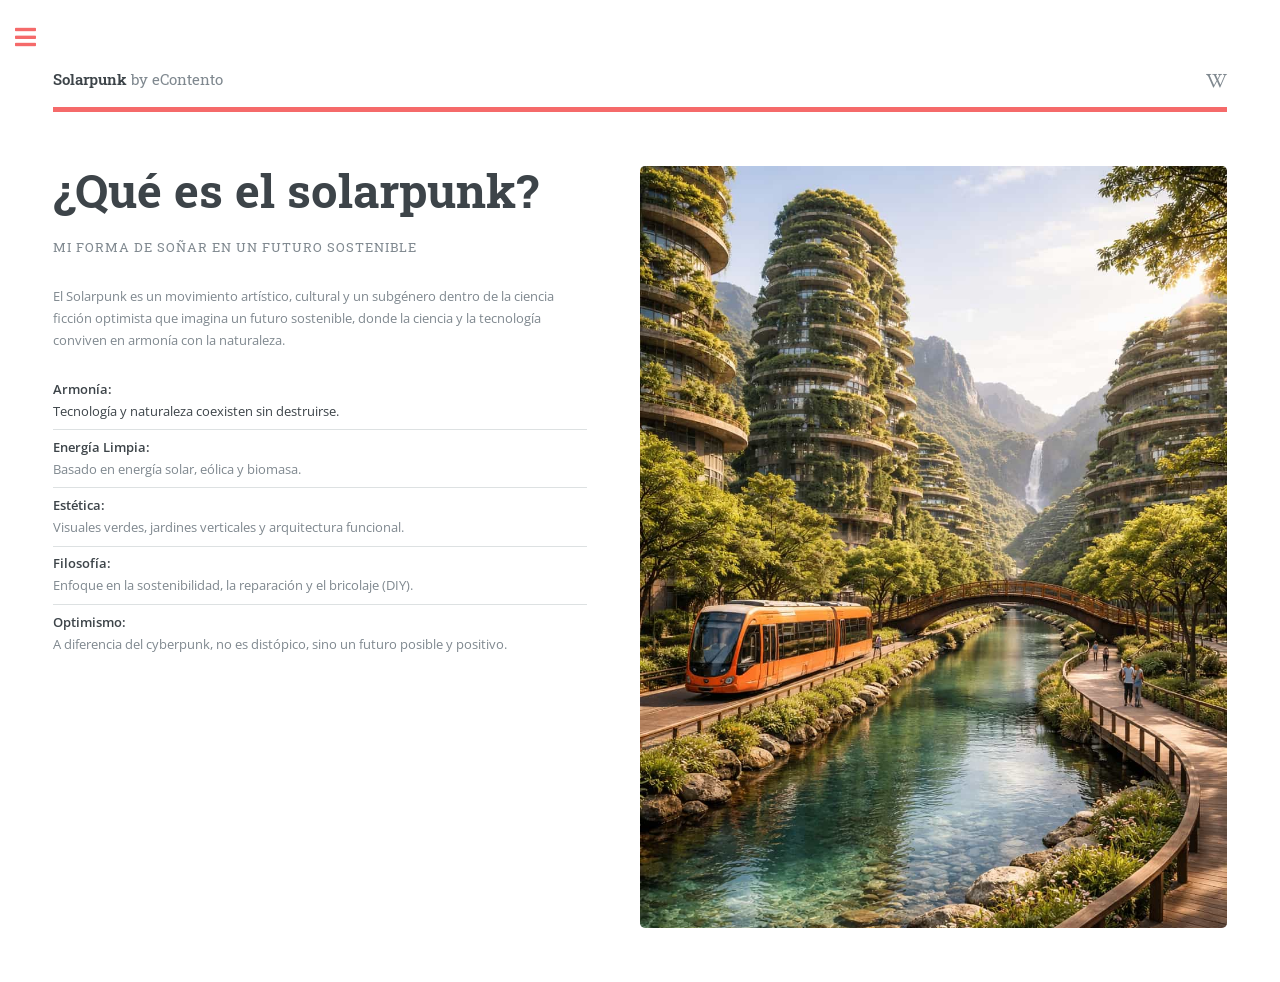
==== commit 04f5e6c0: "refactor: reestructurar el menu y página de error" ====
--- a/index.html
+++ b/index.html
@@ -19,6 +19,7 @@
 	<meta charset="utf-8" />
 	<meta name="viewport" content="width=device-width, initial-scale=1, user-scalable=no" />
 	<link rel="stylesheet" href="assets/css/main.css" />
+	<link rel="icon" href="favicon.png" type="image/png" />
 </head>
 <body class="is-preload">
 
@@ -46,7 +47,7 @@
 						</header>
 						<p>El Solarpunk es un movimiento artístico, cultural y un subgénero dentro de la ciencia ficción optimista que imagina un futuro sostenible, donde la ciencia y la tecnología conviven en armonía con la naturaleza.</p>
 						<ul class="alt">
-							<li><b>Armonía:</b><br />Tecnología y naturaleza coexisten sin destruirse.</li>
+							<li><a href="armonia.html"><b>Armonía:</b><br />Tecnología y naturaleza coexisten sin destruirse.</a></li>
 							<li><b>Energía Limpia:</b><br />Basado en energía solar, eólica y biomasa.</li>
 							<li><b>Estética:</b><br />Visuales verdes, jardines verticales y arquitectura funcional.</li>
 							<li><b>Filosofía:</b><br />Enfoque en la sostenibilidad, la reparación y el bricolaje (DIY).</li>
@@ -84,12 +85,20 @@
 					</header>
 					<ul>
 						<li><a href="index.html">Homepage</a></li>
+						<li><span class="opener">¿Qué es el solarpunk?</span>
+							<ul>
+								<li><a href="armonia.html">Armonía</a></li>
+								<!--
+								<li><a href="index.html">Energía Limpia</a></li>
+								<li><a href="index.html">Estética</a></li>
+								<li><a href="index.html">Filosofía</a></li>
+								<li><a href="index.html">Optimismo</a></li>
+								-->
+							</ul>
+						</li>
 						<li><a href="un-manifiesto-solarpunk.html">Un manifiesto solarpunk</a></li>
-						<li><a href="index.html">Armonía</a></li>
-						<li><a href="index.html">Energía Limpia</a></li>
-						<li><a href="index.html">Estética</a></li>
-						<li><a href="index.html">Filosofía</a></li>
-						<li><a href="index.html">Optimismo</a></li>
+						<li><a href="azca.html">Noticias</a></li>
+						<li><a href="videos.html">Vídeos</a></li>
 					</ul>
 				</nav>
 
--- a/assets/css/main.css
+++ b/assets/css/main.css
@@ -2277,3 +2277,18 @@
     border-top: 0;
     margin-top: 0;
     padding-top: 0; }
+
+.contenedor-iframe {
+  width: 100%; /* Ocupa todo el ancho disponible */
+  aspect-ratio: 16 / 9; /* Mantiene la proporción 16:9 */
+}
+
+.contenedor-iframe iframe {
+  width: 100%;
+  height: 100%;
+}    
+
+div.content > ul > li > a {
+  color: #3d4449;
+  border-bottom: none;
+}
